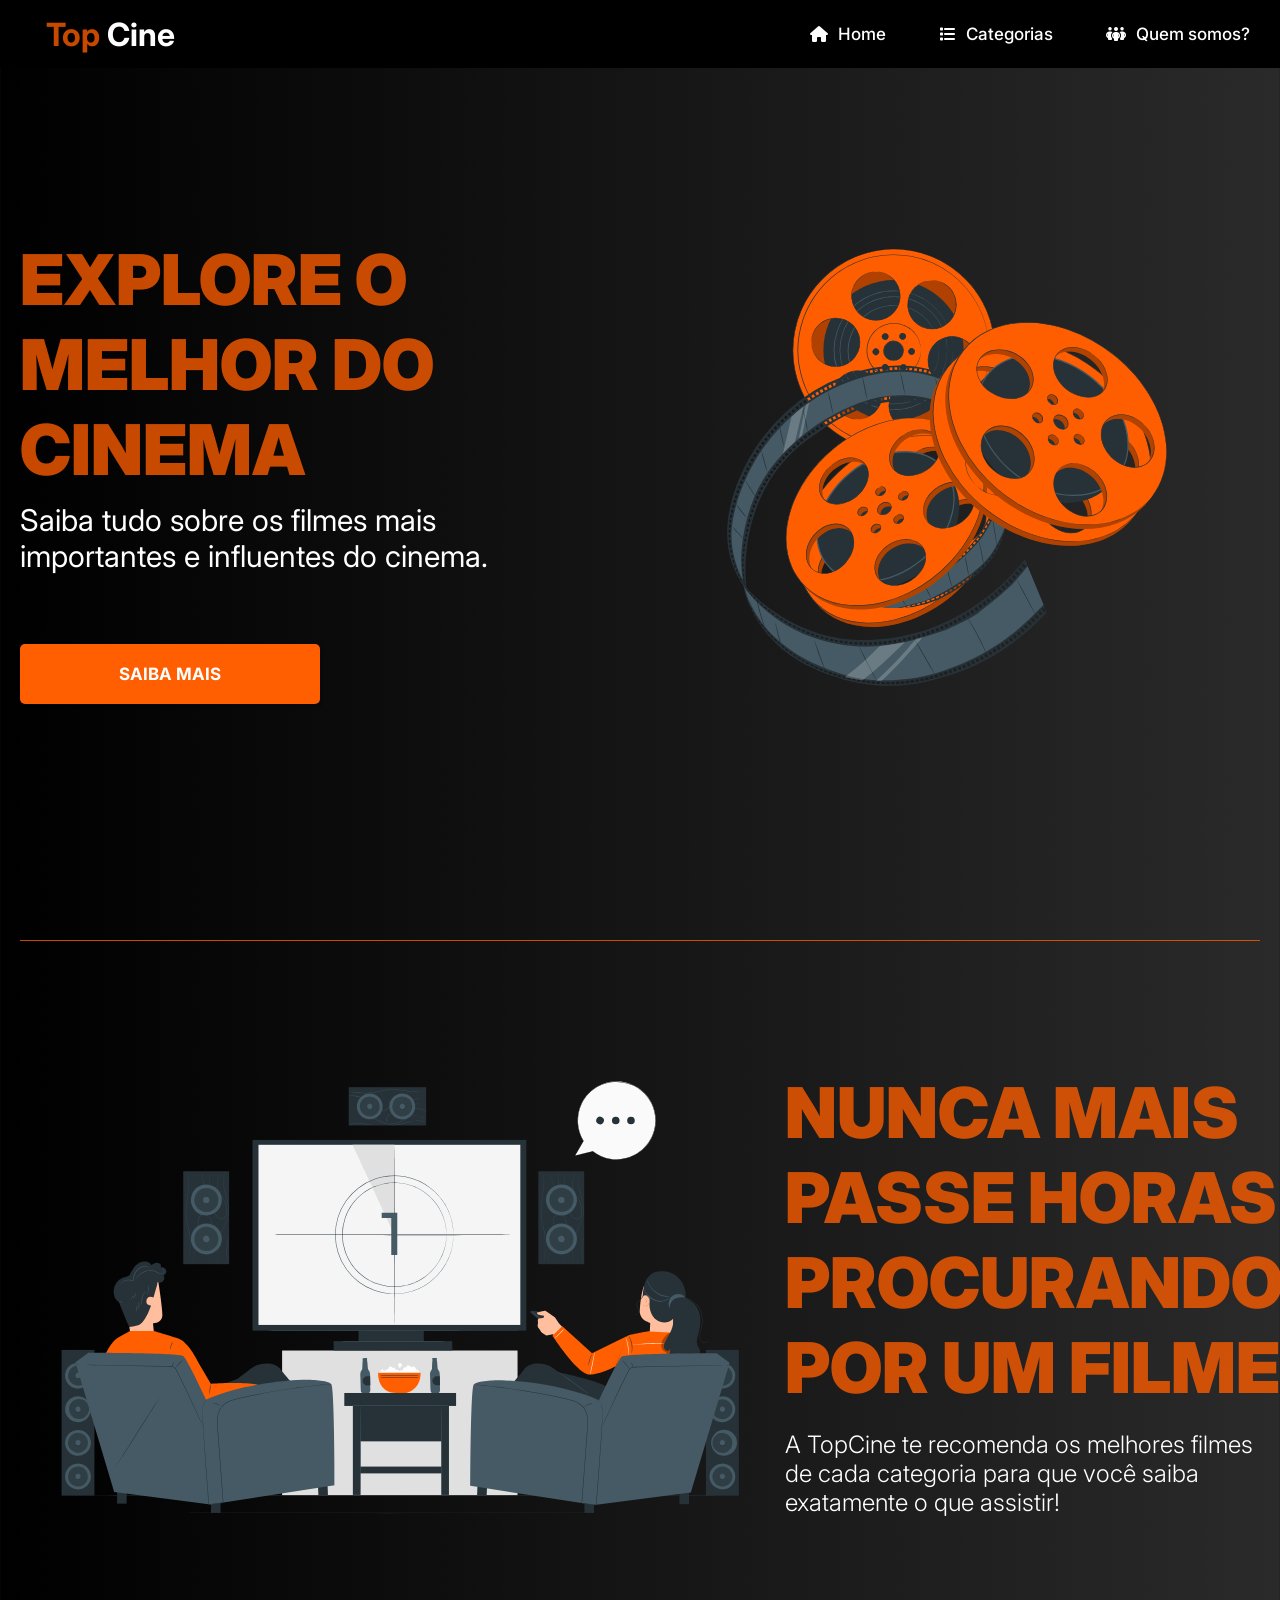
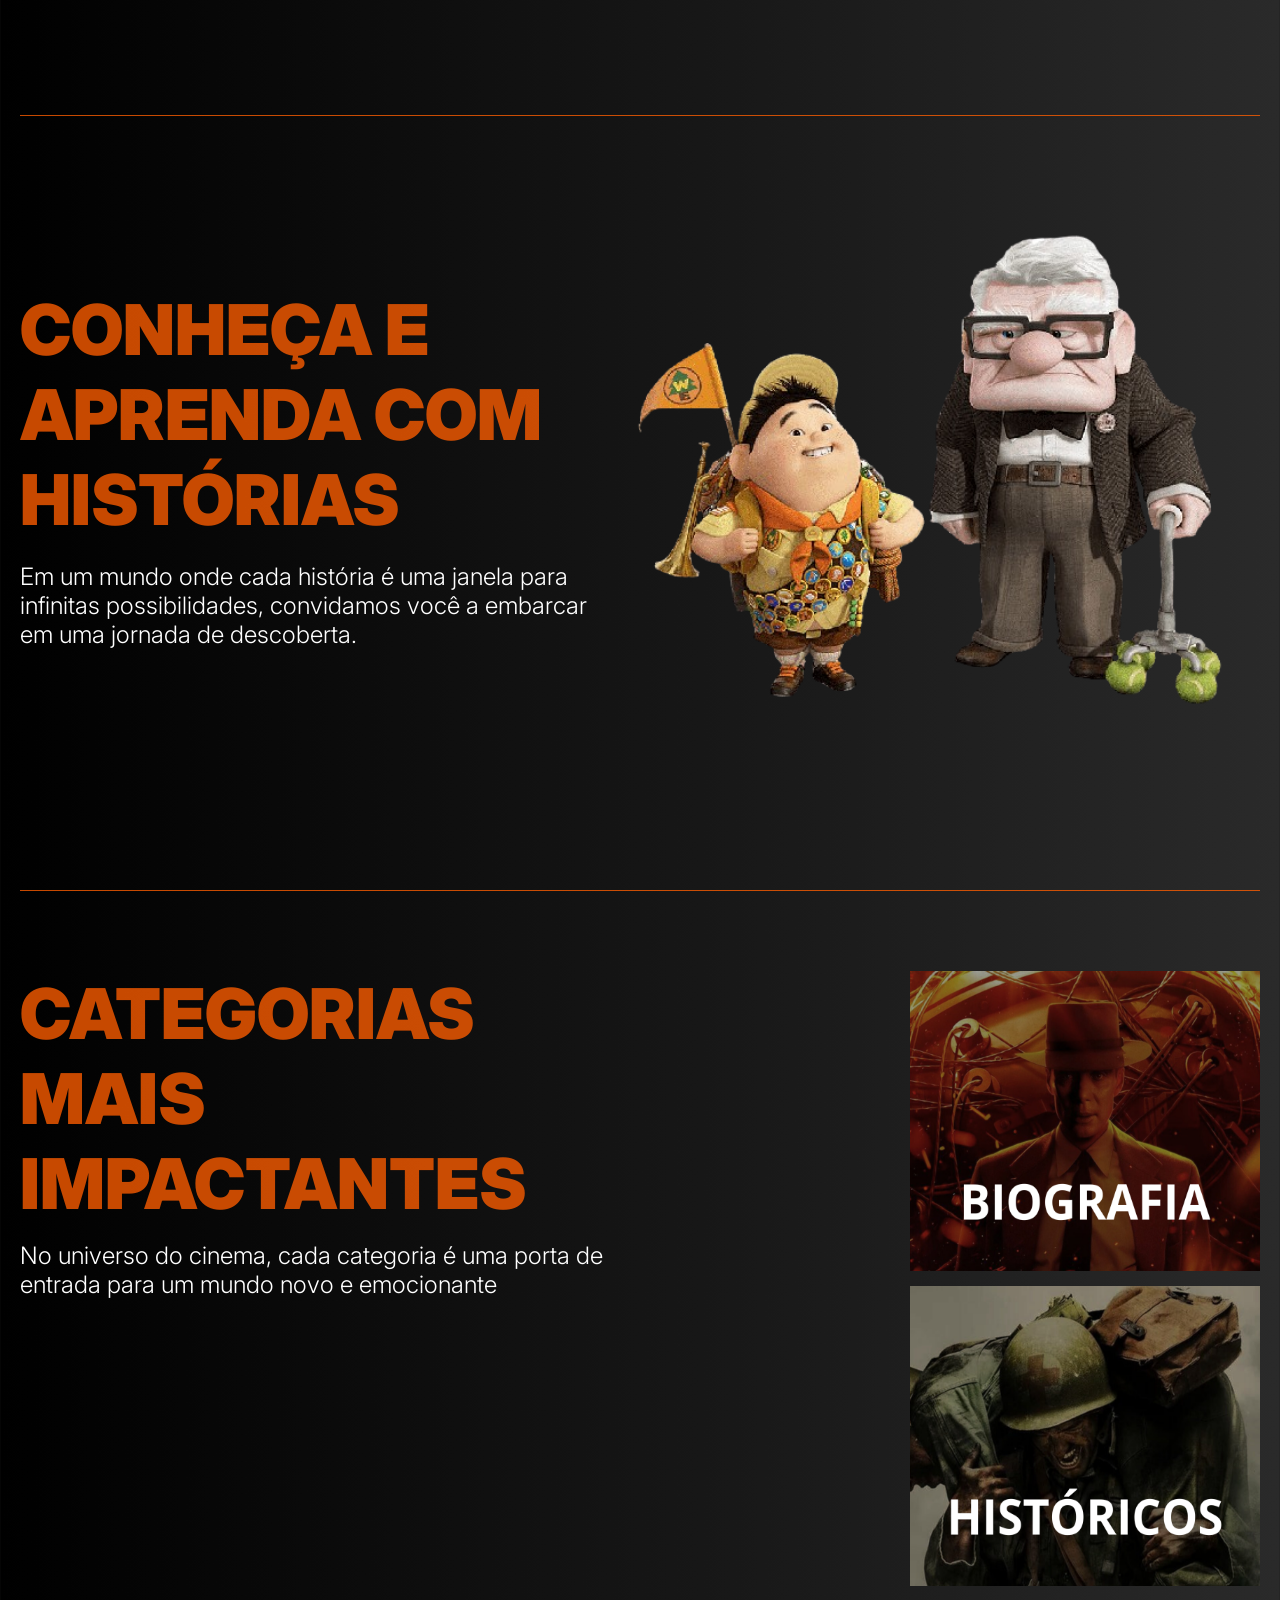
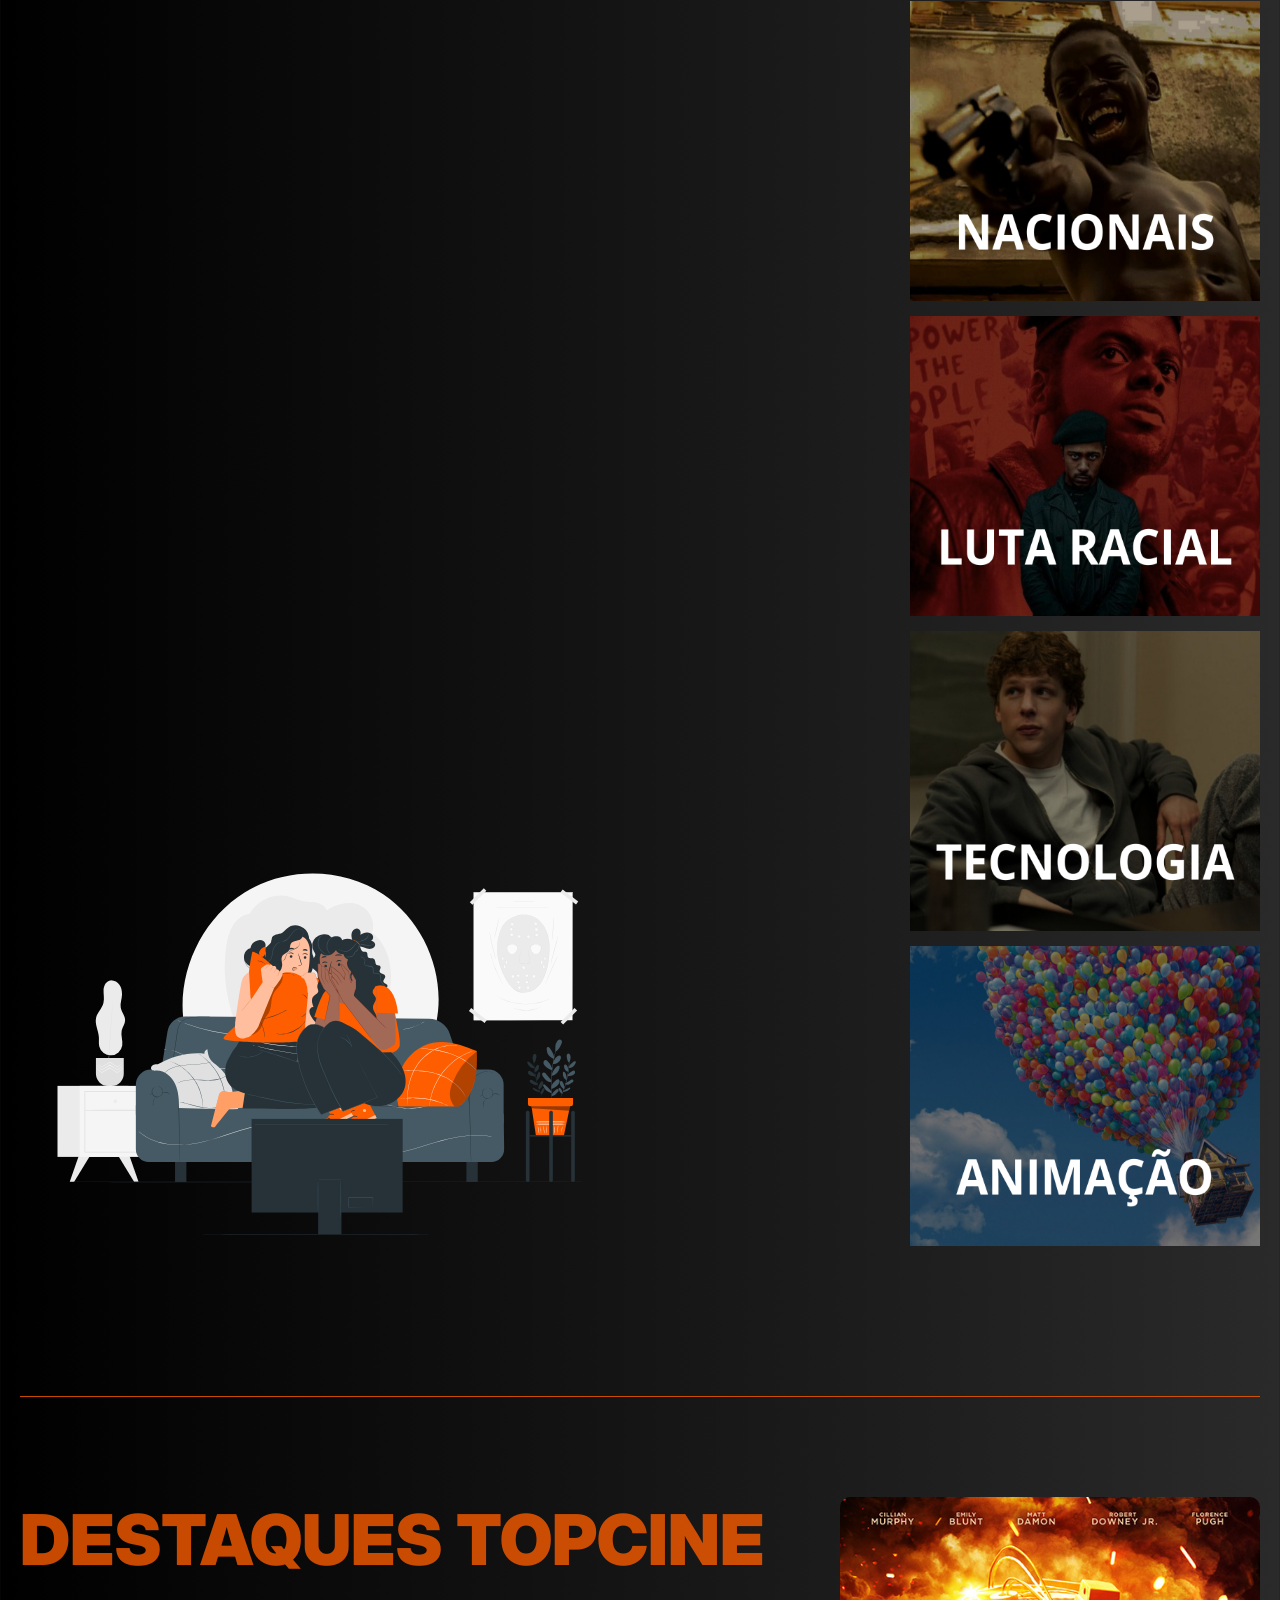
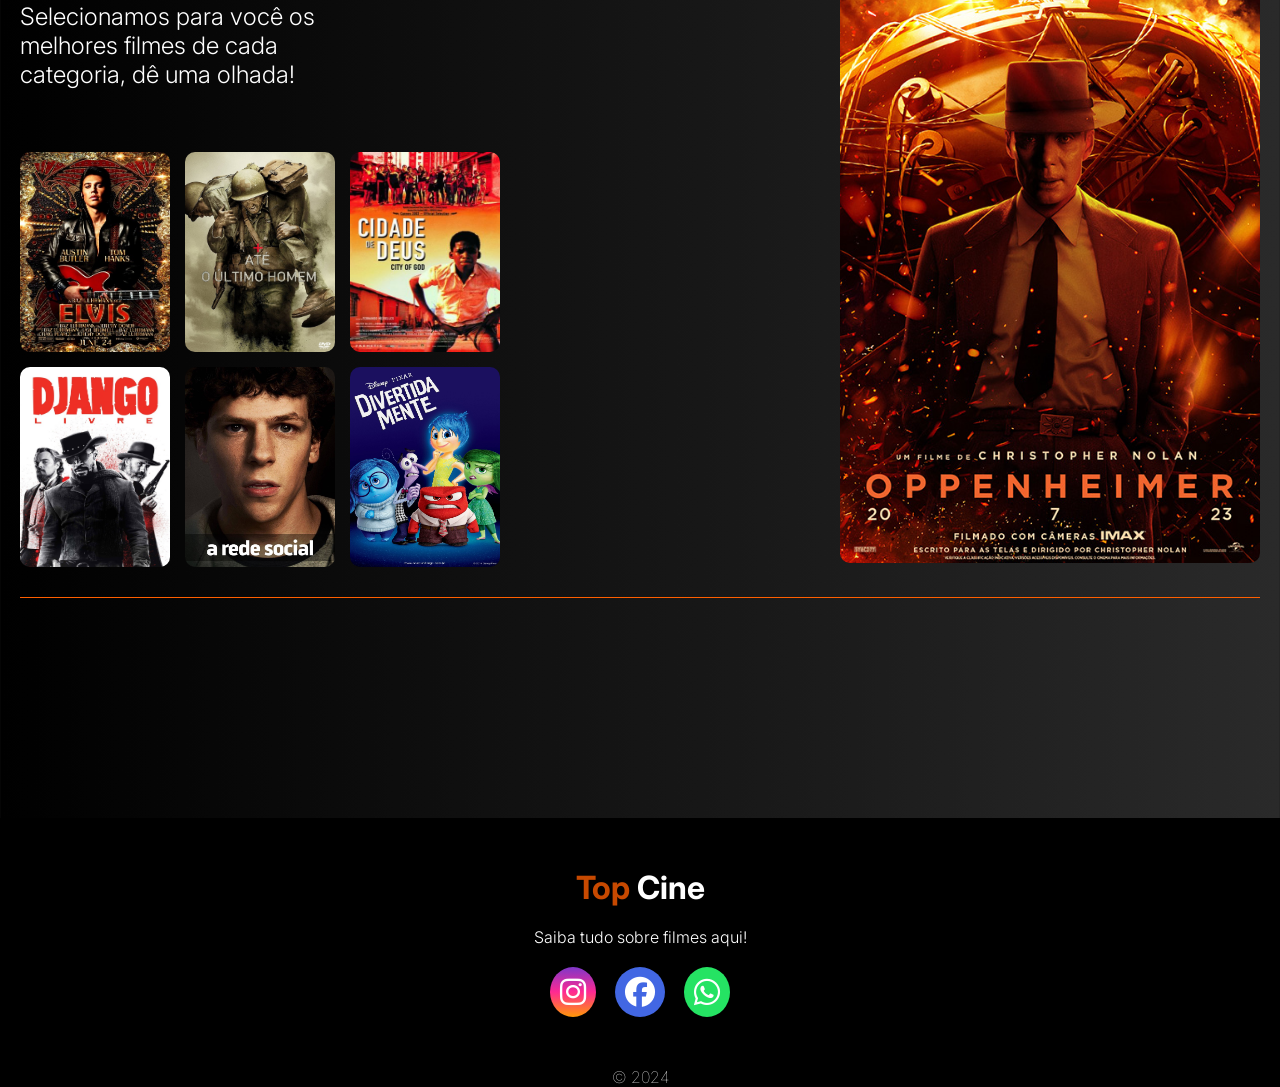
==== PROA/TopCine-UC1/index.html @ 72f320c5 "Projeto TopCine - UC1" ====
<!DOCTYPE html>
<html lang="en">

<head>
    <meta charset="UTF-8">
    <meta name="viewport" content="width=device-width, initial-scale=1.0">
    <link rel="stylesheet" href="css/cards.css">
    <link rel="stylesheet" href="css/filme.css">
    <link rel="stylesheet" href="css/home.css">
    <link rel="stylesheet" href="css/cabecalho.css">
    <link rel="stylesheet" href="https://cdnjs.cloudflare.com/ajax/libs/font-awesome/6.5.1/css/all.min.css"
        integrity="sha512-DTOQO9RWCH3ppGqcWaEA1BIZOC6xxalwEsw9c2QQeAIftl+Vegovlnee1c9QX4TctnWMn13TZye+giMm8e2LwA=="
        crossorigin="anonymous" referrerpolicy="no-referrer" />
    <link rel="stylesheet" href="css/rodape.css">
    <title>Home</title>
</head>

<body>

    <!-- cabecalho -->
    <header class="cabecalho">
        <div class="container-cabecalho">
            <a href="index.html">
                <div class="logo">
                    <h1 class="top-cine">Top <span>Cine</span></h1>
                </div>
            </a>

            <nav class="nav-link">
                <ul>
                    <li><i class="fa-solid fa-house" style="color: #ffffff;"></i><a href="index.html">Home</a></li>
                    <li><i class="fa-solid fa-list" style="color: #ffffff;"></i><a href="categorias.html">Categorias</a>
                    </li>
                    <li><i class="fa-solid fa-people-group" style="color: #ffffff;"></i><a href="quem-somos.html">Quem
                            somos?</a></li>
                </ul>
            </nav>

        </div>

    </header>
    <main class="conteudo-principal">

        <!-- section 1 - Texto chamativo -->

        <section class="section-1">
            <div class="container-texto">
                <h1 class="titulo-1 top-cine">EXPLORE O MELHOR DO CINEMA</h1>
                <h2 class="subtitulo">Saiba tudo sobre os filmes mais importantes e influentes do cinema. </h2>
                <a href="quem-somos.html"><button class="btn-conhecer">SAIBA MAIS</button></a>
            </div>

            <div class="container-img-inicial">
                <img src="components/images/page_resources/camera.svg" alt="" class="img-inicial">
            </div>
        </section>


        <!-- Section 2 - Conheça -->


        <section class="section-2">

            <div class="container-mensagem">
                <div class="container-img">
                    <img src="components/images/page_resources/Home cinema-pana.svg" alt="" class="img-section2">
                </div>
                <div class="container-texto-2">
                    <h1 class="titulo-1 top-cine">NUNCA MAIS PASSE HORAS PROCURANDO POR UM FILME</h1>
                    <h2 class="subtitulo-2">A TopCine te recomenda os melhores filmes de cada categoria para que você
                        saiba exatamente o que assistir!</h2>
                </div>
            </div>
        </section>

        <!-- Section 3 - Histórias -->


        <section class="section-3">

            <div class="container-mensagem">
                <div class="container-texto-2">
                    <h1 class="titulo-1 top-cine">CONHEÇA E APRENDA COM HISTÓRIAS</h1>
                    <h2 class="subtitulo-2">Em um mundo onde cada história é uma janela para infinitas possibilidades,
                        convidamos você a embarcar em uma jornada de descoberta. </h2>
                </div>

                <div class="container-img">
                    <img src="components/images/page_resources/up-removebg-preview.png" alt="" class="img-section2">
                </div>
            </div>
        </section>


        <!-- Section 4 - Categorias -->

        <section class="section-4">

            <div class="container-texto-categoria">
                <div class="categoria-texto">
                    <h1 class="titulo-1 top-cine">CATEGORIAS MAIS IMPACTANTES</h1>
                    <h2 class="subtitulo-2">No universo do cinema, cada categoria é uma porta de entrada para um mundo
                        novo e emocionante </h2>

                </div>

                <div class="categoria-img">
                    <img src="components/images/page_resources/Horror movie-pana.svg" alt="">
                </div>
            </div>

            <div class="container-card-categoria">
                <a href="sub_paginas/categorias/categoria-biografia.html">
                    <div class="card-categoria">
                        <img src="components/categories/BIOGRAFIA.png" alt="">
                    </div>
                </a>



                <a href="sub_paginas/categorias/categoria-historico.html">
                    <div class="card-categoria">
                        <img src="components/categories/HISTORICOS.png" alt="">
                    </div>
                </a>

                <a href="sub_paginas/categorias/categoria-nacionais.html">
                    <div class="card-categoria">
                        <img src="components/categories/NACIONAIS.png" alt="">
                    </div>
                </a>

                <a href="sub_paginas/categorias/categoria-luta-racial.html">
                    <div class="card-categoria">
                        <img src="components/categories/LUTA-RACIAL.png" alt="">
                    </div>
                </a>



                <a href="sub_paginas/categorias/categoria-tecnologia.html">
                    <div class="card-categoria">
                        <img src="components/categories/TECNOLOGIA.png" alt="">
                    </div>
                </a>
                <a href="sub_paginas/categorias/categoria-animacao.html">
                    <div class="card-categoria">
                        <img src="components/categories/ANIMACAO.png" alt="">
                    </div>
                </a>




            </div>

        </section>

        <!-- Section 5 - Destaques Top Cine -->

        <section class="section-5">

            <div class="container-texto2">
                <div class="container-titulo margin">
                    <h1 class="titulo-1 top-cine">DESTAQUES TOPCINE</h1>
                    <h2 class="subtitulo">Selecionamos para você os melhores filmes de cada categoria, dê uma olhada!</h2>
                </div>


                <div class="container-mini-cards">

                    <a href="sub_paginas/filmes/biografia/elvis.html">
                        <div class="mini-card">
                            <img src="components/images/filmes/biografia/elvis/poster.jpg" alt="Elvis" class="img-card">
                        </div>
                    </a>

                    <a href="sub_paginas/filmes/historicos/ate_o_ultimo_homem.html">
                        <div class="mini-card">
                            <img src="components/images/filmes/historicos/Ate_Ultimo_Homem/poster.jpg" alt="Até o ultimo homem" class="img-card">
                        </div>
                    </a>

                    <a href="sub_paginas/filmes/nacionais/cidade_de_deus.html">
                        <div class="mini-card">
                            <img src="components/images/filmes/nacionais/Cidade_Deus/poster.webp" alt="Cidade de Deus" class="img-card">
                        </div>
                    </a>

                    <a href="sub_paginas/filmes/luta-racial/Django Livre.html">
                        <div class="mini-card">
                            <img src="components/images/filmes/luta-racial/Django/poster.jpg" alt="Djang Livre" class="img-card">
                        </div>
                    </a>

                    <a href="sub_paginas/filmes/tecnologia/A_rede_social.html">
                        <div class="mini-card">
                            <img src="components/images/filmes/tecnologia/A_Rede_Social/poster.jpg" alt="A rede social" class="img-card">
                        </div>
                    </a>

                    <a href="sub_paginas/filmes/animacao/divertidamente.html">
                        <div class="mini-card">
                            <img src="components/images/filmes/animacao/divertidamente/poster.jpg" alt="Divertidamente"
                                class="img-card">
                        </div>
                    </a>

                </div>

            </div>


            <div class="container-capa margin">
                <a href="sub_paginas/filmes/biografia/oppenheimer.html">
                    <img src="components/images/filmes/biografia/oppenheimer/poster.jpg" alt="" class="img-capa">
                </a>
            </div>

        </section>



    </main>

    <footer class="rodape">
        <div class="footer-content">
            <div class="footer-contatos">
                <h1 class="top-cine">Top <span>Cine</span></h1>

                <p>Saiba tudo sobre filmes aqui!</p>

                <div class="footer-redes">
                    <a href="#" class="instagram">
                        <i class="fa-brands fa-instagram"></i>
                    </a>

                    <a href="#" class="facebook">
                        <i class="fa-brands fa-facebook"></i>
                    </a>

                    <a href="#" class="whatsapp">
                        <i class="fa-brands fa-whatsapp"></i>
                    </a>
                </div>
            </div>
        </div>

        <div class="footer-comercial">
            &#169
            2024

        </div>
    </footer>
</body>

</html>
---- PROA/TopCine-UC1/css/cards.css ----
/* Card ator */

.card-ator,
.card-filme {
    display: flex;
    flex-direction: column;
    height: 400px;
    width: 200px;
    padding: 10px;
    background-color: rgb(255, 255, 255);
    border-radius: 5px;
    cursor: pointer;
    transition: all 0.4s;
    
}


.card-filme:hover{ 
    transform: translateY(-20px);
}

.container-img-ator,
.container-img-filme {
    display: flex;
    justify-content: center;
    align-items: center;
    height: 70%;
    width: 100%;
    background-color: green;
}

.img-ator,
.img-filme {
    height: 100%;
    width: 100%;
}

.img-filme:hover{
    border: 2px solid #FF5F00;
}

.nome-ator,
.nome-filme {
    height: 40%;
    display: flex;
    flex-direction: column;
    justify-content: center;
    color: #000;
}

.card-filme {
    background-color: transparent;

}

/* cards categoria */

.card-categoria {
    display: flex;
    flex-direction: column;
    height: 300px;
    width: 350px;
    background-color: rgb(128, 128, 128);
    border-radius: 5px;
    cursor: pointer;
    transition: all 0.3s;
}

.card-categoria img{
    height: 100%;
    width: 100%;
}

.card-categoria:hover{
    transform: translateY(-10px);
    
}

/* mini-card */

.container-mini-cards {
    display: flex;
    flex-wrap: wrap;
    gap: 15px;
    width: 60%;
    height: auto;
}

.mini-card {
    height: 200px;
    width: 150px;
    border-radius: 10px;
    cursor: pointer;
    box-sizing: border-box;
    transition: all 0.3s;
}


.mini-card:hover {
    border-bottom: 1px solid #FF5F00;
    transform: translateY(-10px);
}

.margin {
    margin-top: 70px;
}

.container-capa {
    width: 500px;
    height: 100%;
}

.img-capa,
.img-card {
    height: 100%;
    width: 100%;
    border-radius: 10px;
}


@media only screen and (max-width: 1244px)
{

}
---- PROA/TopCine-UC1/css/filme.css ----
/* Importanto fonte do google */
@import url('https://fonts.googleapis.com/css2?family=Inter:wght@100..900&display=swap');

/* zerando todos espaçamentos padrões */
* {
    padding: 0;
    margin: 0;
    font-family: 'Inter';
}

.cabecalho{
    position: fixed;
}

.titulo-1{
    font-size: 3rem;
    font-weight: 700;
}

.titulo-2{
font-size: 1.5rem;
}

.titulo-3{
    font-size: 1rem;
    font-weight: 800;
}

.titulo-section{
        padding: 30px 0px;
    
}

.subtitulo {
font-size: 15px;
font-weight: 400;

}

/* -------------------------- */

body {
    background-color: rgb(22, 22, 22);
}

.titulo-negrito {
    font-size: 1rem;

}



/* Conteudo principal da pagina */
.conteudo {
    width: 100%; 
    max-width: 1700px;  
    margin: 0 auto;
    padding: 20px;
    box-sizing: border-box; 
}

/* Section 1 - Informações Gerais */

.section1-informacoes-gerais {
    display: flex;
    justify-content: flex-start;
    width: 100%;
    height: 700px;
    gap: 50px;
    margin-top: 100px;

    /* background-image: url('/imagens/oppenheimerbanner.jpg');
    background-repeat: no-repeat;
    background-size: cover; */

}

.container-poster {
    display: flex;
    justify-content: flex-start;
    align-items: center;
    width: 500px;
    height: auto;
}

.img-poster {
    height: 100%;
    width: 100%;
}


/* Informações principais */

.informacoes-principais {
    display: flex;
    flex-direction: column;
    width: 70%;
    height: auto;
    color: #FFF;
    font-size: 30px;
    gap: 5px;
    overflow: auto;
    text-align: justify;
}



.data-categoria {
    display: flex;
    font-size: 20px;
    justify-content: flex-start;
    align-items: center;
    text-align: start;
    gap: 10px;
}

h6 {
    font-weight: 300;
}

.data-categoria ul {
    display: flex;
    justify-content: space-around;
    font-size: 15px;
    width: 300px;
    font-weight: 300;
    gap: 0px;

}

.avaliacao {
    display: flex;
    gap: 10px;
    width: 80%;
    height: 30px;
    margin-top: 10px;
}

.avaliacao img{
    height: 80%;
}


/* Sinopse */

.container-sinopse {
    margin-top: 10px;
    width: 80%;
    height: auto;
    border-radius: 10px;

}

.container-sinopse p {
    margin-top: 10px;
}


.container-sinopse p{
    font-size: 1rem;
}


p {
    font-size: 1rem;
    font-weight: 300;
    text-align: justify;
}

.producao {
    margin-top: 10px;
}

.container-producao {
    display: flex;
    justify-content: flex-start;
    flex-wrap: wrap;
    width: 400px;
    height: auto;
    gap: 24px;
    margin-top: 10px;
}

/* Elenco completo */


.section3-elenco,
.section4-recomendados{
    width: 100%;
    border-top: 1px solid #ff5e00c7;
    margin-top: 70px;
    color: #FFF;

}

/* Trailer */

.section2-trailer {
    display: flex;
    flex-direction: column;
    justify-content: flex-start;
    text-align: left;
    color: #FFF;
    height: 600px;
    width: 100%;
    border-top: 1px solid #ff5e00c7;
    margin-top: 30px;
}

.titulo-trailer {
    display: flex;
    justify-content: flex-start;
    width: 100%;
    /* border-top: 2px solid red; */
    padding: 30px 0px;
    margin-top: 30px;
}

.container-trailer {
    height: 600px;
    width: 900px;
    background-color: red;
}

iframe {
    height: 100%;
    width: 100%;
}

/* .preview-trailer {
    height: 100%;
    width: 100%;
} */

/* Plataformas */

.container-plataformas {
    margin-top: 30px;
}

.container-btn {
    display: flex;
    gap: 10px;
    margin-top: 10px;
    height: auto;
}

.btn-plataforma {
    background-color: transparent;
    color: #FFF;
    height:50px;
    width: 150px;
    padding: 5px;
    border-radius: 5px;
    border: none;
    box-shadow: rgba(0, 0, 0, 0.15) 1.95px 1.95px 2.6px;
    cursor: pointer;
    border-bottom: 1px solid #ff5e00c7;
    transition: 0.4s all;
}



.btn-plataforma img{
    height: 90%;
}

.btn-plataforma:hover {
    transform: translateY(-5px);
    
}

.icon-plataforma {
    height: 80%;
}

.icon-plataforma-amazon {
    height: 60%;
}

/* Recomendações */

.container-elenco, .container-recomendacao {
    display: flex;
    gap: 10px;
    width: 100%;
    /* as 2 propriedades abaixo tornam o container responsivo sem itens invandindo uma area indesejada */
    height: auto;
    flex-wrap: wrap;
}


.nome-filme {
    color: #FFF;
}

@media only screen and (max-width:1024px ) {
    body, html{
        height: 100%;
        width: 100%;
    }
    main{
        display: flex;
        justify-content: center;
        flex-direction: column;
        align-items: center;
        width: 100%;
    }

    .section1-informacoes-gerais {
        display: flex;
        flex-direction: column;
        justify-content: center;
        align-items: center;
        width: 100%;
        height: auto;
        gap: 50px;

    }

    .informacoes-principais, .avaliacao{
        display: flex;
        flex-direction: column;
        justify-content: center;
        align-items: center;
        text-align: center ;
    }
}
---- PROA/TopCine-UC1/css/home.css ----
* {
    color: #FFF;
}

.cabecalho{
    position: fixed;
}

body{
    background: linear-gradient(90deg, rgba(0,0,0,1) 0%, rgba(42,42,42,1) 100%);
}

.titulo-1{
    font-size: 70px;
    font-weight: 900;
}


.titulo-2 {
    font-size: 4rem;
    width: 70%;
    color: #BEA35F;
}


.subtitulo-2 {
    font-size: 1.5rem;
    font-weight: 300;
    width: 50%;
}

/* HOME */

.conteudo-principal {
    width: 100%;
    /* A main deve ocupar toda a largura disponível */
    max-width: 1700px;
    /* Limita a largura máxima para evitar que o conteúdo fique muito amplo em telas grandes */
    margin: 0 auto;
    /* Centraliza a main horizontalmente */
    padding: 20px;
    /* Adiciona um espaçamento interno para afastar o conteúdo das bordas */
    box-sizing: border-box;
    /* Garante que o padding não aumente a largura da main */

}

/* section 1 */

.section-1 {
    display: flex;
    justify-content: space-between;
    align-items: center;
    height: auto;
    width: 100%;
    margin-top: 50px;
}

.container-texto {
    display: flex;
    flex-direction: column;
    width:60%;
    font-size: 3.5rem;
    color: #FFF;
    gap: 10px;
}


.container-texto h2{
    width: 80%;
    font-size: 30px;
    font-weight: 400;
}
.container-texto h1{
    font-size: 70px;
    font-weight: 900;
}

.btn-conhecer {
    background-color: #FF5F00;
    color: #FFF;
    height: 60px;
    font-size: 17px;
    font-weight: 700;
    width: 300px;
    border-radius: 5px;
    border: none;
    box-shadow: rgba(0, 0, 0, 0.15) 1.95px 1.95px 2.6px;
    cursor: pointer;
    transition: 0.4s all;
    margin-top: 60px;
}

.btn-conhecer:hover {
    background-color: #ff5e00c7;
}


.container-img-inicial {
    display: flex;
    justify-content: center;
    align-items: center;
    width: 800px;
}


.container-img-inicial img{
    height: 800px;
    width: 100%;
}
/* section 2 */

.section-2, .section-3 {
    display: flex;
    width: 100%;
    justify-content: space-between;
    align-items: center;
    height: auto;
    padding: 100px 0px;
    gap: 30px;

}

.container-mensagem{
    display: flex;
    height: 100%;
    justify-content: space-between;
    align-items: center;
    gap: 15px;
    width: 100%;
}

.container-mensagem img{
    height: 500px;
}



.container-img{
    height: 100%;
}



.container-texto-2{
    display: flex;
    flex-direction: column;;
    justify-content: flex-end;
    height: 100%;
    width: 50%;
    gap: 20px;
}


.container-texto-2 h2{
    width:100%;
}


.container-titulo h2 {
    font-weight: 300;
    font-size: 1.5rem;
    margin-top: 20px;

}


/* section 3 - Categorias */

.section-4{
    display: flex;
    justify-content: space-between;
    height: auto;
    padding: 80px 0px;
}

.categoria-texto{
    display: flex;
    flex-direction: column;
    gap: 15px;
}


.categoria-texto h2{
    width: 100%;
}


.container-texto-categoria{
    display: flex;
    flex-direction: column;
    justify-content: space-between;
    height: auto;
    width: 50%;
}

.categoria-img{
    height: 400px;
    width: 600px;
}

.categoria-img img{
    height: 100%;
    width: 100%;
}

.container-card-categoria{
    display: flex;
    flex-wrap: wrap;
    justify-content: flex-end;
    width: 60%;
    height: 100%;
    gap: 15px;
}




.section-2,
.section-3,
.section-4,
.section-5 {
    display: flex;
    width: 100%;
    border-top: 1px solid #ff5e00c7;
    margin-top: 70px;
    color: #FFF;

}




/* section 4 - Filmes */

.section-5{
    padding: 30px 0px;
    border-bottom: 1px solid #FF5F00;
}

.container-filmes {
    display: flex;
    gap: 10px;
    width: 100%;
    /* as 2 propriedades abaixo tornam o container responsivo sem itens invandindo uma area indesejada */
    height: auto;
    flex-wrap: wrap;
}

.container-texto2{
    flex-direction: column;
    display: flex;
    justify-content: space-between;
}

.container-texto2 h2{
    width: 44%;
}

.categoria {
    width: 100%;
    border-top: 1px solid #ff5e00c7;
    color: #FFF;
}

.container-capa{
    transition: 0.4s all;
    cursor: pointer;

}

.container-capa:hover{
    transform: translateY(-10px);
    border: 1px solid #FF5F00;
}



/* responsividade - tablet */


    @media only screen and (max-width:1244px ) {
        
        .section-1{
            display: flex;
            flex-direction: column-reverse;
            justify-content: center;
            align-items: center;
        }

        .section-1 .container-texto {
            display: flex;
            flex-direction: column;
            align-items: center;
            width: 85%;
        }

        .section-1 h1 {
            width: 100%;
            text-align: center;
            font-size: 3.5rem;

        }

        .section-1 h2{
            width: 100%;
            text-align: center;
            font-size: 2rem;
        }

        .container-img-inicial img{
            display: none;
        }

        .section-2 .container-texto-2 {
            display: flex;
            flex-direction: column;
            align-items: center;
            width: 85%;
        }

        .section-2 h1 {
            text-align: center;
            font-size: 3.5rem;
        }

        .section-2 h2 {
            text-align: center;
            width: 75%;
        }

        .section-3 .container-texto-2 {
            display: flex;
            flex-direction: column;
            align-items: center;
            width: 85%;
        }

        .section-3 h1 {
            text-align: center;
            font-size: 3rem;
        }

        .section-3 h2 {
            text-align: center;
            width: 90%;
        }

        .section-3, .container-mensagem, .container-texto2{
            display: flex;
            justify-content: center;
            align-items: center;
            flex-direction: column;
            gap: 70px;
        }
        
        .categoria-texto h1{
            width: 600px;
        }

        .section-4{
            display: flex;
            flex-direction: column;
        }

        .section-4 h2{
            width: 100%;
            text-align: center;
        }

        .section-4 .container-texto-categoria {
            justify-content: center;
            align-items: center;
            width: 100%;
        }

        .section-4 .categoria-texto {
            display: flex;
            align-items: center;
        }

        .section-4 .container-texto-categoria h1 {
            display: block;
            width: 100%;

            text-align: center;

            font-size: 3.5rem;
        }

        .section-4 .container-texto-categoria h2 {
            width: 80%;
            text-align: center;
        }

        .section-4 .container-card-categoria {
            display: flex;
            flex-wrap: wrap;
            flex-direction: row;
            justify-content: center;  

            width: 100%;
        }

        .section-4 .container-card-categoria a {
            width: 27%;
            height: 32%;
        }


        .section-5 .container-texto2 {
            align-items: start;
        }

        .section-5 .container-texto2 h1 {
            width: 100%;
            font-size: 4rem;
        }

        .section-5 .container-texto2 h2 {
            width: 88%;
            font-size: 2rem;
        }

        .card-categoria {
            width: 100%;
            height: 100%;
        }

        .container-mini-cards {
            display: flex;
            flex-wrap: wrap;
            flex-direction: row;
            justify-content: flex-start;

            width: 70%;
        }

        

    }
---- PROA/TopCine-UC1/css/cabecalho.css ----
/* cabecalho */
.cabecalho {
    display: flex;
    width: 100%;
    height: 68px;
    background-color: rgb(0, 0, 0);
    z-index: 2;
}

.logo {
    display: flex;
    justify-content: center;
    align-items: center;
    width: 200px;
    height: 100%;
    margin-left: 10px;
}

span{
    color: #FFF;
}

a{
    text-decoration: none;
}

.top-cine{
    color: #ff5e00c7;
}

.img-logo {
    height: 50px;
}

.container-cabecalho{
    display: flex;
    justify-content:space-between;
    max-width: 1670px;
    margin: auto;
    width: 100%;
    align-items: center;

}

/* navegação*/

.nav-link{
    width: 450px;
    margin-right: 20px;
}

.nav-link ul{
    display: flex;
    justify-content: space-between           ;
    list-style: none;
}

.nav-link a{
    text-decoration: none ;
    font-size: 17px;
    font-weight: 500;
    padding: 10px;
    color: #FFF;
}



.nav-link li{
    transition: all 0.2s;

}

.nav-link li:hover{
    transform: translateY(-6px);
    cursor: pointer;
}
---- PROA/TopCine-UC1/css/rodape.css ----
/* rodape */

.rodape{
    display: flex;
    flex-direction: column;
    justify-content: center;
    align-items: center;
    width: 100%;
    background-color: #000;
    margin-top: 200px;
    
}

.footer-content{
    display: flex;
    justify-content: center;
    align-items: center;
    padding: 50px;
    width: 80%;
    max-width: 1700px;
}

.footer-contatos{
    display: flex;
    justify-content: center;
    align-items: center;
    flex-direction: column;
    gap: 20px;
    color: #FFF;
 
}

   a i{
    text-decoration: none;
    color: #FFF;
   }

.footer-redes{
    display: flex;
    justify-content: space-around;
    width: 200px;
}

.whatsapp{
    background-color: #25e363;
}

.facebook{
    background-color: #4267E3;
}

.instagram{
    background: linear-gradient(#7f37c9, #ff2992, #ff9807 );
}

.whatsapp, .facebook, .instagram{
    display: flex;
    align-items: center;
    padding: 10px;
    justify-content: center;
    border-radius: 100%;
}

.footer-links{
    display: flex;
    flex-direction: column;
    justify-content: space-around;
}

.footer-links a{
    text-decoration: none;
    transition: all 0.4s;
 
}

.footer-links li{
    list-style: none;
}

.footer-links a:hover{
    color: #FF5F00;
}

.footer-redes a{
    font-size: 30px;
    text-decoration: none;
}

.email{
    display: flex;
    flex-direction: column;
    justify-content: space-around;
}

.input-group{
    display: flex;
}

.input-group input{
    all: unset;
    background-color: rgb(66, 66, 66);
    padding: 10px;
    border-radius: 4px 0px 0px 4px;
}

.input-group button{
    height: 100%;
    width: 40px;
    background-color: #FF5F00;
    border: none;
    border-radius: 0px 4px 4px 0px;
    color: #FFF;
}

.input-group button i{
    font-size: 1.2rem;
}

.footer-comercial{
    display: flex;
    justify-content: center;
    align-items: center;
    width: 100%;
    background-color: #000;
    font-weight: 100;
    color: #fff;
}
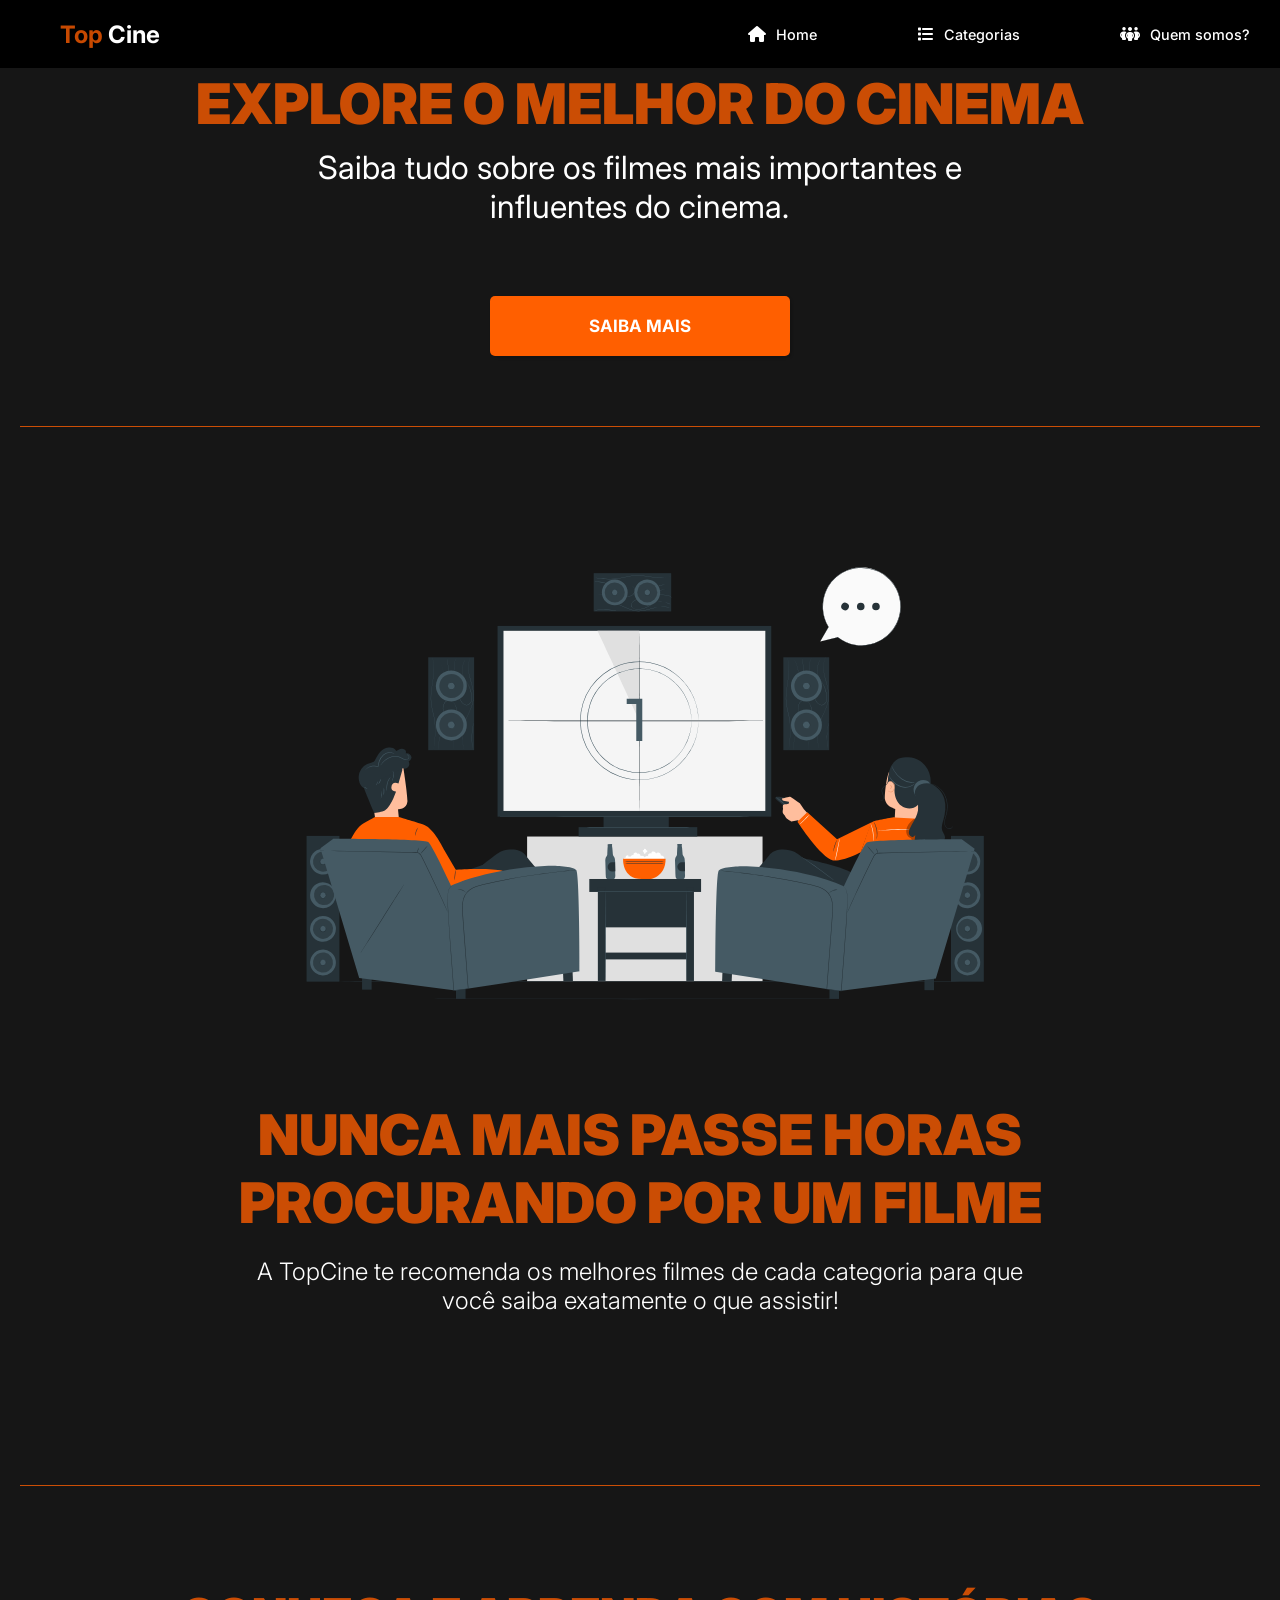
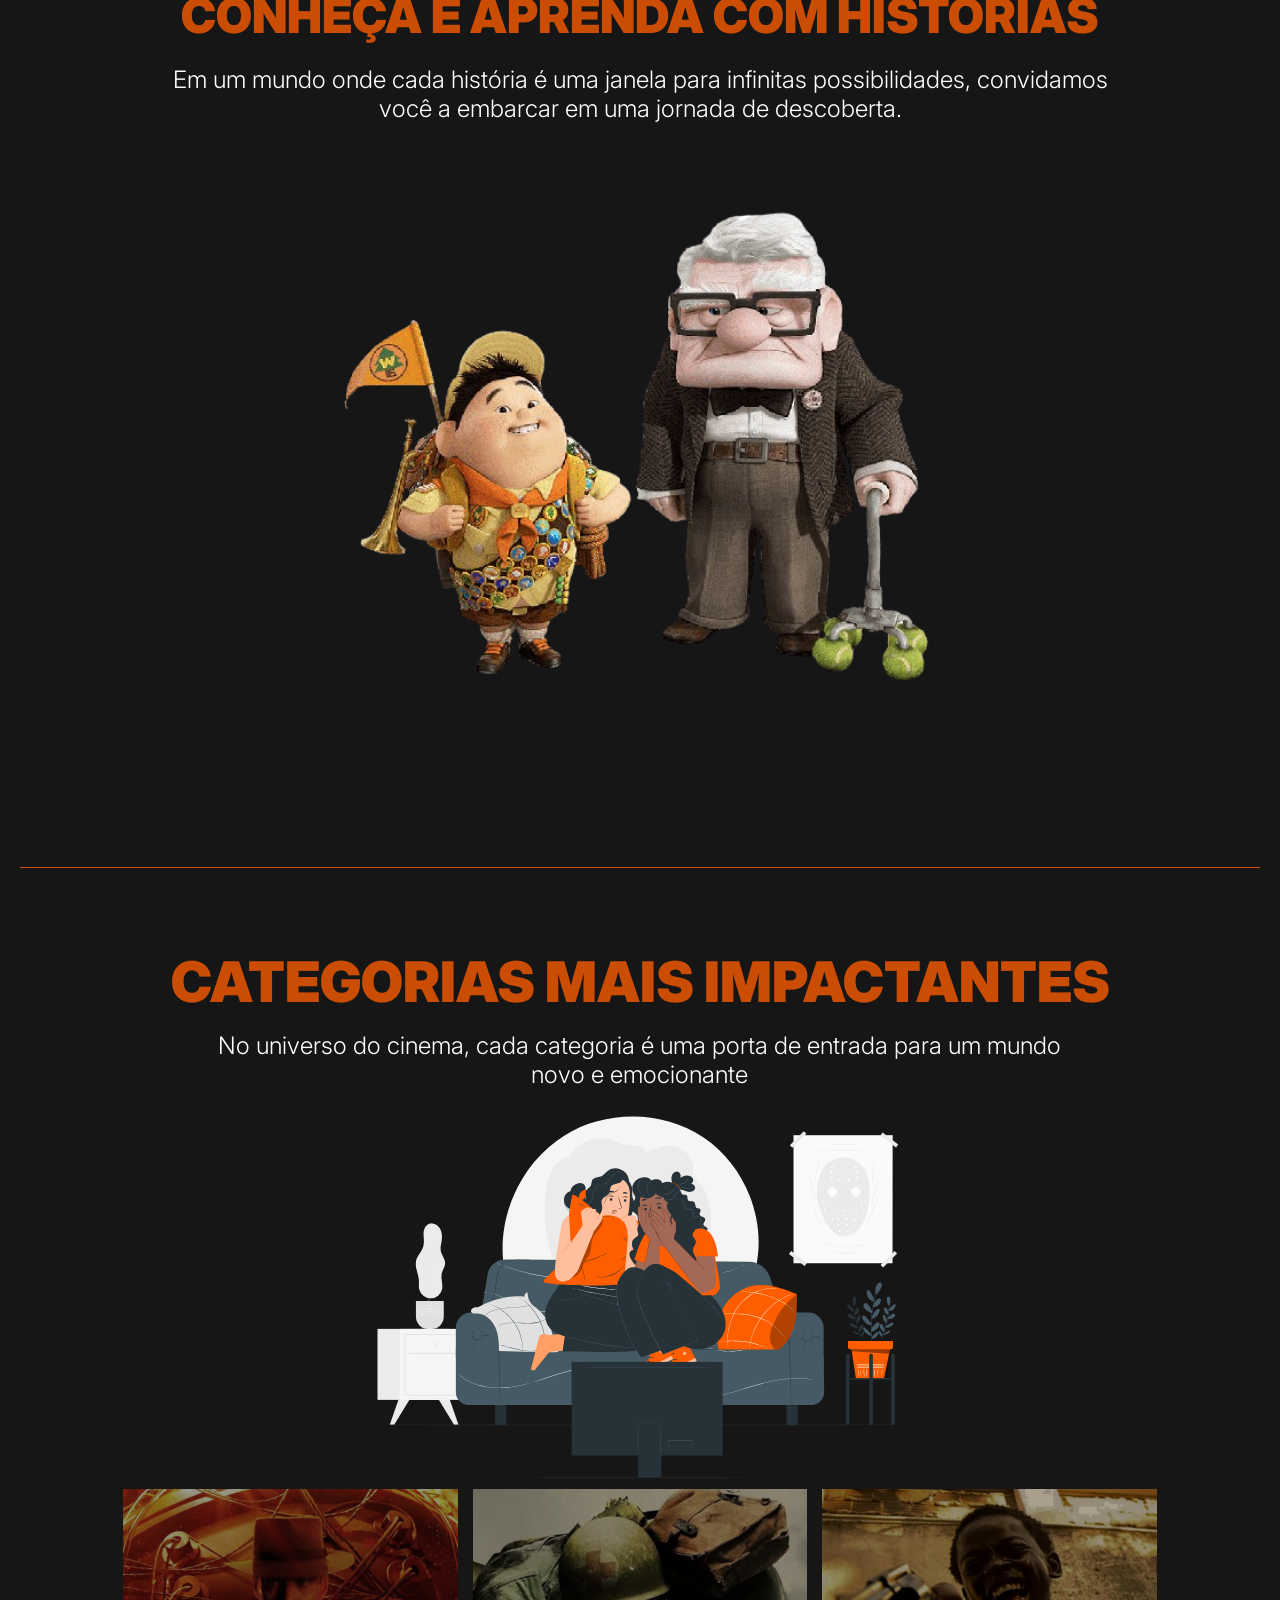
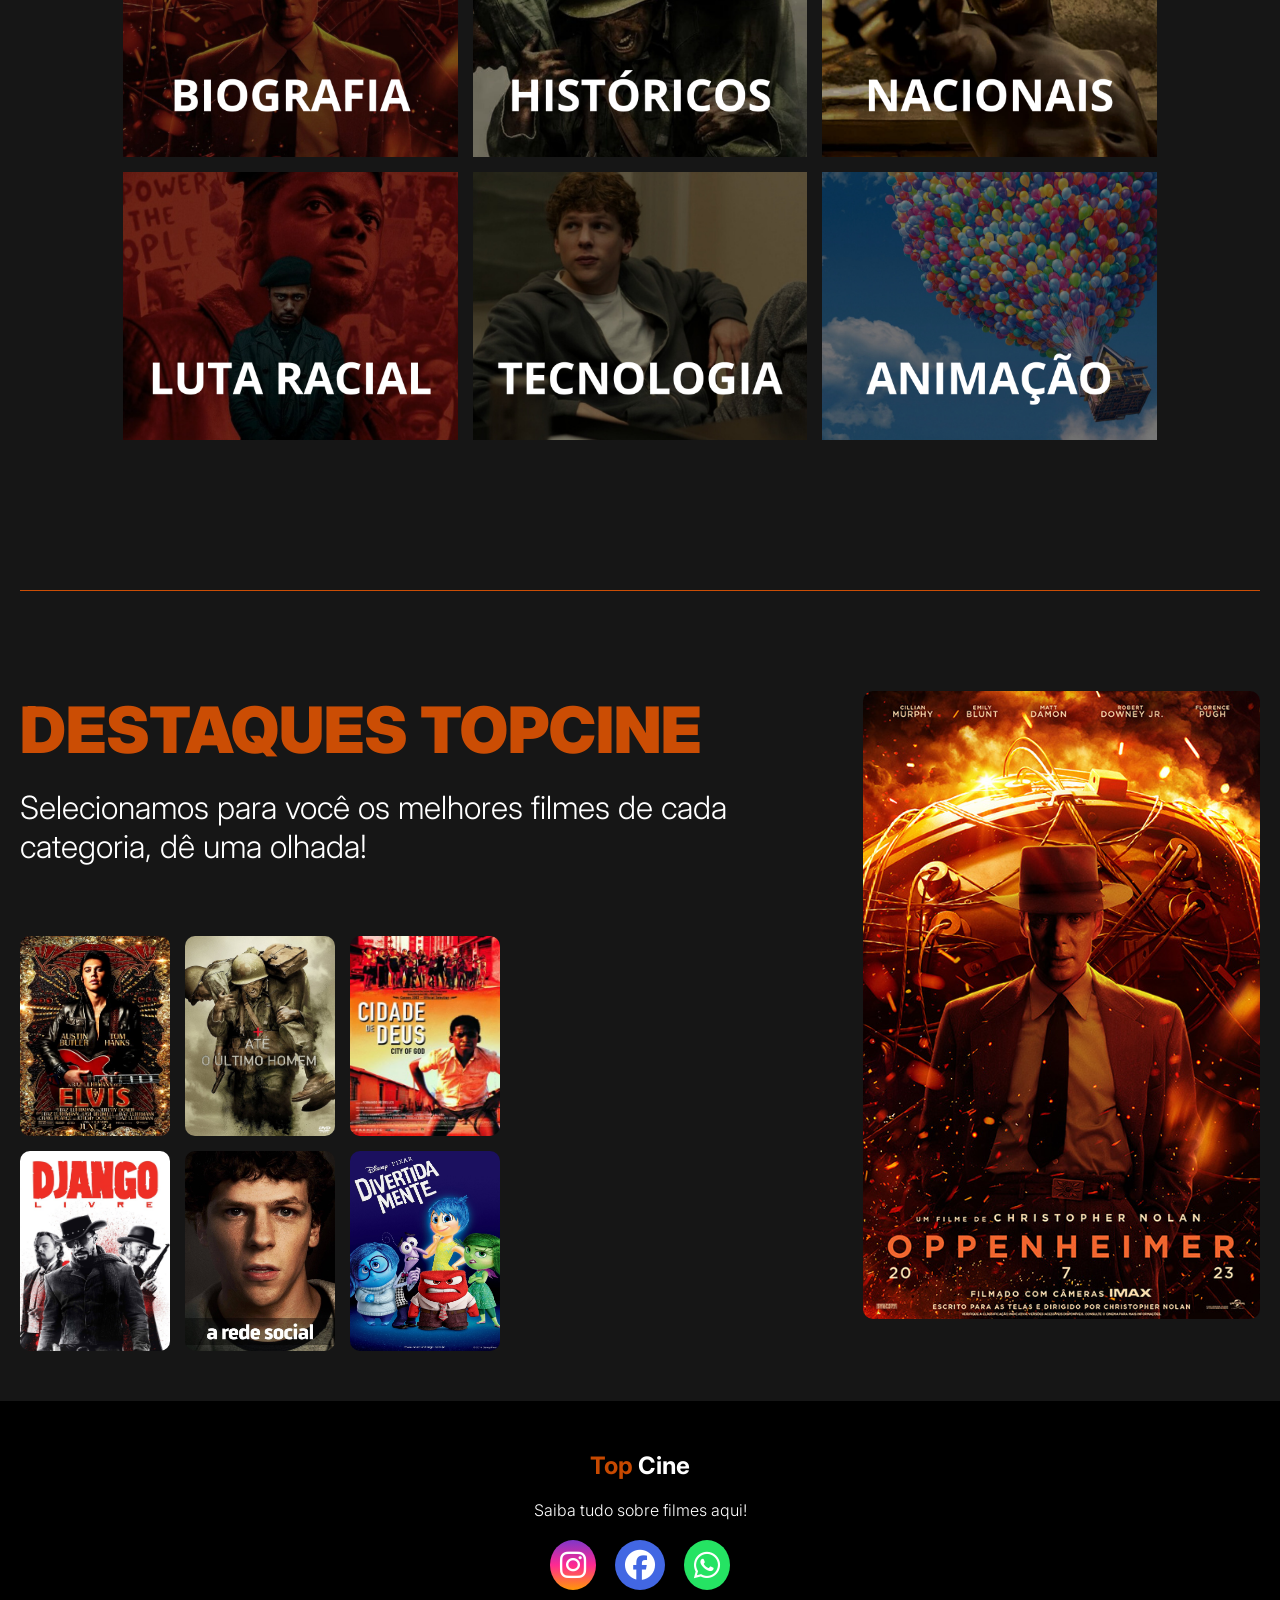
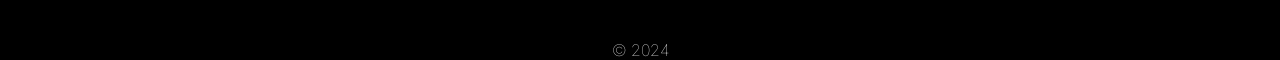
==== commit 870bcd5f: "Update-Project" ====
--- a/PROA/TopCine-UC1/index.html
+++ b/PROA/TopCine-UC1/index.html
@@ -35,6 +35,7 @@
                             somos?</a></li>
                 </ul>
             </nav>
+            <a href="categorias.html" id="link-test"><img id="menu-hamburguer" src="components/icons/menu.png" alt="menu hambúrguer"></a>
 
         </div>
 
--- a/PROA/TopCine-UC1/css/cards.css
+++ b/PROA/TopCine-UC1/css/cards.css
@@ -73,7 +73,6 @@
 
 .card-categoria:hover{
     transform: translateY(-10px);
-    
 }
 
 /* mini-card */
@@ -115,10 +114,4 @@
     height: 100%;
     width: 100%;
     border-radius: 10px;
-}
-
-
-@media only screen and (max-width: 1244px)
-{
-
 }
--- a/PROA/TopCine-UC1/css/filme.css
+++ b/PROA/TopCine-UC1/css/filme.css
@@ -27,14 +27,13 @@
 }
 
 .titulo-section{
-        padding: 30px 0px;
+    padding: 30px 0px;
     
 }
 
 .subtitulo {
-font-size: 15px;
-font-weight: 400;
-
+    font-size: 15px;
+    font-weight: 400;
 }
 
 /* -------------------------- */
@@ -99,7 +98,7 @@
     color: #FFF;
     font-size: 30px;
     gap: 5px;
-    overflow: auto;
+    
     text-align: justify;
 }
 
@@ -294,6 +293,18 @@
     color: #FFF;
 }
 
+@media screen and (max-width: 1546px) {
+    .section1-informacoes-gerais {
+        height: auto;
+    }
+}
+
+@media screen and (max-width: 1179px) {
+    .container-elenco, .container-recomendacao {
+        justify-content: center; /* Alinhe os elementos ao centro */
+    }
+}
+
 @media only screen and (max-width:1024px ) {
     body, html{
         height: 100%;
@@ -318,11 +329,102 @@
 
     }
 
-    .informacoes-principais, .avaliacao{
+    .container-poster {
+        width: 80%;
+        max-width: 500px;
+    }
+
+    .informacoes-principais {
+        width: 100%;
+    }
+
+    .producao {
+        width: 80%;
+        justify-content: space-around;
+    }
+
+    .container-producao {
+        width: 100%;
+        justify-content: space-around;
+    }
+
+    .informacoes-principais{
         display: flex;
         flex-direction: column;
         justify-content: center;
         align-items: center;
         text-align: center ;
     }
-}
+
+    .avaliacao {
+        display: flex;
+        flex-direction: row;
+        justify-content: center;
+        align-items: center;
+        text-align: center ;
+    }
+}
+
+
+@media screen and (max-width: 944px) {
+    .container-trailer {
+        width: 100%; /* Faça o vídeo do trailer ocupar toda a largura */
+    }
+}
+
+/* Adicione estilos para telas menores que 768px */
+
+@media only screen and (max-width: 768px) {
+    .conteudo {
+      padding: 20px 10px; /* Reduza o preenchimento */
+    }
+  
+    .section1-informacoes-gerais {
+      gap: 20px; /* Reduza o espaçamento entre os elementos */
+    }
+  
+    .container-trailer {
+      width: 100%; /* Faça o vídeo do trailer ocupar toda a largura */
+      height: 450px; /* Defina a altura automática para que o vídeo se ajuste */
+    }
+}
+
+@media only screen and (max-width: 469px) {
+    .container-elenco .card-ator {
+        width: 150px;
+        height: 300px;
+    }
+}
+
+@media only screen and (max-width: 388px) {
+    .section1-informacoes-gerais {
+      gap: 20px; /* Reduza o espaçamento entre os elementos */
+    }
+
+    .titulo-1 {
+        font-size: 2rem;
+    }
+
+    .section2-trailer {
+        height: 260px;
+    }
+  
+    .container-trailer {
+      width: 100%; /* Faça o vídeo do trailer ocupar toda a largura */
+      height: 250px; /* Defina a altura automática para que o vídeo se ajuste */
+    }
+
+    .container-elenco .card-ator {
+        width: 100px;
+        height: 200px;
+    }
+
+    .container-elenco .card-ator .nome-ator .titulo-negrito {
+        font-size: 0.85rem;
+    }
+    .container-elenco .card-ator .nome-ator .subtitulo {
+        font-size: 0.75rem;
+    }
+}
+
+  
--- a/PROA/TopCine-UC1/css/home.css
+++ b/PROA/TopCine-UC1/css/home.css
@@ -7,7 +7,7 @@
 }
 
 body{
-    background: linear-gradient(90deg, rgba(0,0,0,1) 0%, rgba(42,42,42,1) 100%);
+    background-color: rgb(22, 22, 22);
 }
 
 .titulo-1{
@@ -235,7 +235,6 @@
 
 .section-5{
     padding: 30px 0px;
-    border-bottom: 1px solid #FF5F00;
 }
 
 .container-filmes {
@@ -274,174 +273,797 @@
     border: 1px solid #FF5F00;
 }
 
-
-
 /* responsividade - tablet */
 
-
-    @media only screen and (max-width:1244px ) {
+@media only screen and (max-width:1281px ) {
+    .section-1{
+        display: flex;
+        flex-direction: column-reverse;
+        justify-content: center;
+        align-items: center;
+    }
+
+    .section-1 .container-texto {
+        display: flex;
+        flex-direction: column;
+        align-items: center;
+        width: 85%;
+    }
+
+    .section-1 h1 {
+        width: 100%;
+        text-align: center;
+        font-size: 3.5rem;
+
+    }
+
+    .section-1 h2{
+        width: 70%;
+        text-align: center;
+        font-size: 2rem;
+    }
+
+    .container-img-inicial img{
+        display: none;
+    }
+
+    .section-2 .container-texto-2 {
+        display: flex;
+        flex-direction: column;
+        align-items: center;
+        width: 85%;
+    }
+
+    .section-2 h1 {
+        text-align: center;
+        font-size: 3.5rem;
+    }
+
+    .section-2 h2 {
+        text-align: center;
+        width: 75%;
+    }
+
+    .section-3 .container-texto-2 {
+        display: flex;
+        flex-direction: column;
+        align-items: center;
+        width: 85%;
+    }
+
+    .section-3 h1 {
+        text-align: center;
+        font-size: 3rem;
+    }
+
+    .section-3 h2 {
+        text-align: center;
+        width: 90%;
+    }
+
+    .section-3, .container-mensagem, .container-texto2{
+        display: flex;
+        justify-content: center;
+        align-items: center;
+        flex-direction: column;
+        gap: 70px;
+    }
+    
+    .categoria-texto h1{
+        width: 600px;
+    }
+
+    .section-4{
+        display: flex;
+        flex-direction: column;
+    }
+
+    .section-4 h2{
+        width: 100%;
+        text-align: center;
+    }
+
+    .section-4 .container-texto-categoria {
+        justify-content: center;
+        align-items: center;
+        width: 100%;
+    }
+
+    .section-4 .categoria-texto {
+        display: flex;
+        align-items: center;
+    }
+
+    .section-4 .container-texto-categoria h1 {
+        display: block;
+        width: 100%;
+
+        text-align: center;
+
+        font-size: 3.5rem;
+    }
+
+    .section-4 .container-texto-categoria h2 {
+        width: 80%;
+        text-align: center;
+    }
+
+    .section-4 .container-card-categoria {
+        display: flex;
+        flex-wrap: wrap;
+        flex-direction: row;
+        justify-content: center;  
+
+        width: 100%;
+    }
+
+    .section-4 .container-card-categoria a {
+        width: 27%;
+        height: 32%;
+    }
+
+
+    .section-5 .container-texto2 {
+        align-items: start;
+    }
+
+    .section-5 .container-texto2 h1 {
+        width: 100%;
+        font-size: 4rem;
+    }
+
+    .section-5 .container-texto2 h2 {
+        width: 88%;
+        font-size: 2rem;
+    }
+
+    .card-categoria {
+        width: 100%;
+        height: 100%;
+    }
+
+    .container-mini-cards {
+        display: flex;
+        flex-wrap: wrap;
+        flex-direction: row;
+        justify-content: flex-start;
+
+        width: 74%;
+    }
+}
+
+@media only screen and (max-width:1025px ) {
+    .section-1 h1 {
+        font-size: 3rem ;
+    }
+
+    .section-1 h2 {
+        width: 81%;
+        font-size: 2rem ;
+    }
+
+    .section-2 h1 {
+        font-size: 2.9rem;
+    }
+
+    .section-3 h1 {
+        font-size: 2.6rem;
+    }
+
+    .section-3 h2 {
+        width: 100%;
+        font-size: 1.4rem;
+    }
+
+    .section-5 .container-titulo h1 {
+        font-size: 3.6rem;
+    }
+}
+
+@media only screen and (max-width:913px ) {
+    .section-1 h1 {
+        font-size: 2.5rem ;
+    }
+
+    .section-1 h2 {
+        width: 90%;
+        font-size: 1.8rem ;
+    }
+
+    .section-2 h1 {
+        font-size: 2.9rem;
+    }
+
+    .section-3 h1 {
+        width: 100%;
+        font-size: 2.36rem;
+    }
+
+    .section-3 h2 {
+        width: 90%;
+        font-size: 1.7rem;
+    }
+
+    .section-4 .categoria-texto h1 {
+        font-size: 3rem;
+    }
+
+    .section-5 .container-titulo h1 {
+        font-size: 3.3rem;
+    }
+
+    .section-5 .container-titulo h2 {
+        font-size: 2rem;
+    }
+
+    .section-5 .container-mini-cards .mini-card {
+        width: 120px;
+        height: 170px;
+    }
+}
+
+@media only screen and (max-width:821px ) {
+    .section-1 h1 {
+        font-size: 2.4rem ;
+    }
+
+    .section-1 h2 {
+        width: 90%;
+        font-size: 1.7rem ;
+    }
+
+    .section-2 h1 {
+        font-size: 2.7rem;
+    }
+
+    .section-2 h2 {
+        width: 100%;
+        font-size: 1.8rem;
+    }
+
+    .section-3 h1 {
+        width: 100%;
+        font-size: 2rem;
+    }
+
+    .section-3 h2 {
+        width: 90%;
+        font-size: 1.6rem;
+    }
+
+    .section-4 .categoria-texto h1 {
+        font-size: 2.7rem;
+    }
+
+    .section-5 .container-titulo h1 {
+        font-size: 3rem;
+    }
+
+    .section-5 .container-titulo h2 {
+        font-size: 2rem;
+    }
+}
+
+@media only screen and (max-width:769px ) {
+    .section-1 h1 {
+        font-size: 2.3rem ;
+    }
+
+    .section-1 h2 {
+        width: 100%;
+        font-size: 1.6rem ;
+    }
+
+    .section-2 h1 {
+        font-size: 2.4rem;
+    }
+
+    .section-2 h2 {
+        width: 90%;
+        font-size: 1.8rem;
+    }
+
+    .section-3 h1 {
+        width: 100%;
+        font-size: 1.9rem;
+    }
+
+    .section-3 h2 {
+        width: 90%;
+        font-size: 1.3rem;
+    }
+
+    .section-4 .categoria-texto h1 {
+        font-size: 2.5rem;
+    }
+
+    .section-5 .container-titulo h1 {
+        font-size: 2.7rem;
+    }
+
+    .section-5 .container-titulo h2 {
+        font-size: 2rem;
+    }
+
+    .section-5 .container-mini-cards .mini-card {
+        width: 110px;
+        height: 160px;
+    }
+}
+
+@media only screen and (max-width: 731px ) {
+    .section-1  h1 {
+        font-size: 2rem;
+    }
+
+    .section-1 h2 {
+        width: 85%;
+        font-size: 1.4rem ;
+    }
+
+    .section-2 h1 {
+        font-size: 2.4rem;
+    }
+
+    .section-2 h2 {
+        width: 90%;
+        font-size: 1.8rem;
+    }
+
+    .section-3 h1 {
+        width: 100%;
+        font-size: 1.8rem;
+    }
+
+    .section-3 h2 {
+        width: 90%;
+        font-size: 1.3rem;
+    }
+
+    .section-4 .categoria-texto h1 {
+        font-size: 2.3rem;
+    }
+
+    .section-5 .container-titulo h1 {
+        font-size: 2.5rem;
+    }
+
+    .section-5 .container-titulo h2 {
+        font-size: 1.7rem;
+    }
+
+    .section-5 .container-mini-cards .mini-card {
+        width: 95px;
+        height: 135px;
+    }
+}
+
+@media only screen and (max-width: 673px ) {
+
+    .section-2 img {
+        width: 550px;
+    }
+
+    .section-2 h1 {
+        font-size: 2rem;
+    }
+
+    .section-2 h2 {
+        width: 90%;
+        font-size: 1.4rem;
+    }
+
+
+    .section-3 h1 {
+        width: 100%;
+        font-size: 1.7rem;
+    }
+
+    .section-3 h2 {
+        width: 90%;
+        font-size: 1.2rem;
+    }
+
+    .section-3 img {
+        width: 550px;
+        height: auto;
+    }
+
+    .section-4 .categoria-texto h1 {
+        font-size: 2.1rem;
+    }
+
+    .section-4 .categoria-texto h2 {
+        font-size: 1.3rem;
+    }
+
+    .section-5 .container-titulo h1 {
+        font-size: 2.1rem;
+    }
+
+    .section-5 .container-titulo h2 {
+        font-size: 1.4rem;
+    }
+
+    .section-5 .container-mini-cards .mini-card {
+        width: 80px;
+        height: 105px;
+    }
+}
+
+@media only screen and (max-width: 600px ) {
+
+    .section-1 h1 {
+        font-size: 1.6rem;
+    }
+
+    .section-1 h2 {
+        font-size: 1rem;
+        margin-top: 10px;
+    }
+
+    .section-1 a {
+        width: 30%;
+        margin: 0;
+    }
+
+    .section-1 a .btn-conhecer {
+        font-size: 0.8rem;
+
+        width: 100%;
+        height: 100%;
+        padding: 15px;
         
-        .section-1{
-            display: flex;
-            flex-direction: column-reverse;
-            justify-content: center;
-            align-items: center;
-        }
-
-        .section-1 .container-texto {
-            display: flex;
-            flex-direction: column;
-            align-items: center;
-            width: 85%;
-        }
-
-        .section-1 h1 {
-            width: 100%;
-            text-align: center;
-            font-size: 3.5rem;
-
-        }
-
-        .section-1 h2{
-            width: 100%;
-            text-align: center;
-            font-size: 2rem;
-        }
-
-        .container-img-inicial img{
-            display: none;
-        }
-
-        .section-2 .container-texto-2 {
-            display: flex;
-            flex-direction: column;
-            align-items: center;
-            width: 85%;
-        }
-
-        .section-2 h1 {
-            text-align: center;
-            font-size: 3.5rem;
-        }
-
-        .section-2 h2 {
-            text-align: center;
-            width: 75%;
-        }
-
-        .section-3 .container-texto-2 {
-            display: flex;
-            flex-direction: column;
-            align-items: center;
-            width: 85%;
-        }
-
-        .section-3 h1 {
-            text-align: center;
-            font-size: 3rem;
-        }
-
-        .section-3 h2 {
-            text-align: center;
-            width: 90%;
-        }
-
-        .section-3, .container-mensagem, .container-texto2{
-            display: flex;
-            justify-content: center;
-            align-items: center;
-            flex-direction: column;
-            gap: 70px;
-        }
-        
-        .categoria-texto h1{
-            width: 600px;
-        }
-
-        .section-4{
-            display: flex;
-            flex-direction: column;
-        }
-
-        .section-4 h2{
-            width: 100%;
-            text-align: center;
-        }
-
-        .section-4 .container-texto-categoria {
-            justify-content: center;
-            align-items: center;
-            width: 100%;
-        }
-
-        .section-4 .categoria-texto {
-            display: flex;
-            align-items: center;
-        }
-
-        .section-4 .container-texto-categoria h1 {
-            display: block;
-            width: 100%;
-
-            text-align: center;
-
-            font-size: 3.5rem;
-        }
-
-        .section-4 .container-texto-categoria h2 {
-            width: 80%;
-            text-align: center;
-        }
-
-        .section-4 .container-card-categoria {
-            display: flex;
-            flex-wrap: wrap;
-            flex-direction: row;
-            justify-content: center;  
-
-            width: 100%;
-        }
-
-        .section-4 .container-card-categoria a {
-            width: 27%;
-            height: 32%;
-        }
-
-
-        .section-5 .container-texto2 {
-            align-items: start;
-        }
-
-        .section-5 .container-texto2 h1 {
-            width: 100%;
-            font-size: 4rem;
-        }
-
-        .section-5 .container-texto2 h2 {
-            width: 88%;
-            font-size: 2rem;
-        }
-
-        .card-categoria {
-            width: 100%;
-            height: 100%;
-        }
-
-        .container-mini-cards {
-            display: flex;
-            flex-wrap: wrap;
-            flex-direction: row;
-            justify-content: flex-start;
-
-            width: 70%;
-        }
-
-        
-
-    }
-
-
-
-
-
-
+        margin-top: 20px;
+    }
+
+    .section-2 {
+        padding: 30px 0;
+    }
+
+    .section-2 img {
+        width: 450px;
+    }
+
+    .section-2 h1 {
+        font-size: 1.7rem;
+    }
+
+    .section-2 h2 {
+        width: 90%;
+        font-size: 1.2rem;
+    }
+
+    .section-3 h1 {
+        width: 100%;
+        font-size: 1.3rem;
+    }
+
+    .section-3 h2 {
+        width: 90%;
+        font-size: 0.9rem;
+    }
+
+    .section-3 img {
+        width: 450px;
+        height: auto;
+    }
+
+    .section-4 .categoria-texto h1 {
+        font-size: 1.7rem;
+    }
+
+    .section-4 .categoria-texto h2 {
+        font-size: 1.1rem;
+    }
+
+    .section-4 .categoria-img {
+        width: 450px;
+        height: auto;
+    }
+
+    .section-5 .container-titulo h1 {
+        font-size: 1.6rem;
+    }
+
+    .section-5 .container-titulo h2 {
+        font-size: 1.1rem;
+    }
+
+    .section-5 .container-mini-cards .mini-card {
+        width: 60px;
+        height: 90px;
+    }
+}
+
+@media only screen and (max-width: 542px ) {
+
+    .section-5 .container-titulo h1 {
+        font-size: 1.5rem;
+    }
+
+    .section-5 .container-titulo h2 {
+        font-size: 1rem;
+    }
+
+    .section-5 .container-mini-cards .mini-card {
+        width: 45px;
+        height: 60px;
+    }
+}
+
+@media only screen and (max-width: 452px ) {
+
+    .section-5 {
+        margin-top: 0;
+        padding-top: 0;
+    }
+
+    .section-5 .container-titulo h1 {
+        font-size: 1rem;
+    }
+
+    .section-5 .container-titulo h2 {
+        font-size: 0.7rem;
+    }
+
+    .container-texto2 {
+        gap: 30px
+    }
+
+    .section-5 .container-mini-cards .mini-card {
+        margin-top: 0;
+        width: 60px;
+        height: 80px;
+    }
+}
+
+@media only screen and (max-width: 430px ) {
+
+    .section-1 h1 {
+        font-size: 1.2rem;
+    }
+
+    .section-1 h2 {
+        font-size: 1rem;
+        margin-top: 10px;
+    }
+
+    .section-1 a {
+        width: 40%;
+        margin: 0;
+    }
+
+    .section-1 a .btn-conhecer {
+        font-size: 0.8rem;
+        padding: 10px;
+        margin-top: 15px;
+    }
+
+    .section-2 {
+        padding: 0;
+    }
+
+    .section-2 img {
+        width: 350px;
+        height: auto;
+        margin-top: 50px;
+    }
+
+    .section-2 h1 {
+        font-size: 1.4rem;
+    }
+
+    .section-2 h2 {
+        font-size: 1rem;
+    }
+
+    .section-3 {
+        padding: 40px 0;
+    }
+
+    .section-3 h1 {
+        font-size: 1rem;
+    }
+
+    .section-3 h2 {
+        width: 90%;
+        font-size: 0.7rem;
+    }
+
+    .section-3 img {
+        width: 350px;
+        height: auto;
+    }
+
+    .section-4 .categoria-texto h1 {
+        font-size: 1.3rem;
+    }
+
+    .section-4 .categoria-texto h2 {
+        font-size: 1rem;
+    }
+
+    .section-4 .categoria-img {
+        width: 350px;
+        height: auto;
+    }
+
+    .section-5 .container-titulo h1 {
+        font-size: 1rem;
+    }
+
+    .section-5 .container-titulo h2 {
+        font-size: 0.8rem;
+    }
+
+    .section-5 .container-mini-cards .mini-card {
+        width: 53px;
+        height: 80px;
+    }
+}
+
+@media only screen and (max-width: 375px ) {
+
+    .section-1 h1 {
+        font-size: 1rem;
+    }
+
+    .section-1 h2 {
+        font-size: 0.8rem;
+        margin-top: 10px;
+    }
+
+    .section-1 a {
+        width: 40%;
+        margin: 0;
+    }
+
+    .section-1 a .btn-conhecer {
+        font-size: 0.6rem;
+        padding: 7px;
+        margin-top: 15px;
+    }
+
+    .section-2 {
+        padding: 0;
+    }
+
+    .section-2 img {
+        width: 350px;
+        height: auto;
+        margin-top: 50px;
+    }
+
+    .section-2 h1 {
+        font-size: 1.4rem;
+    }
+
+    .section-2 h2 {
+        font-size: 1rem;
+    }
+
+    .section-3 {
+        padding: 40px 0;
+    }
+
+    .section-3 h1 {
+        font-size: 1rem;
+    }
+
+    .section-3 h2 {
+        width: 90%;
+        font-size: 0.7rem;
+    }
+
+    .section-3 img {
+        width: 350px;
+        height: auto;
+    }
+
+    .section-4 .categoria-texto h1 {
+        font-size: 1.3rem;
+    }
+
+    .section-4 .categoria-texto h2 {
+        font-size: 1rem;
+    }
+
+    .section-4 .categoria-img {
+        width: 350px;
+        height: auto;
+    }
+
+    .section-5 .container-titulo h1 {
+        font-size: 1rem;
+    }
+
+    .section-5 .container-titulo h2 {
+        font-size: 0.7rem;
+    }
+
+    .section-5 .container-mini-cards .mini-card {
+        width: 45px;
+        height: 55px;
+    }
+}
+
+@media only screen and (max-width: 325px ) {
+
+    .section-1 h1 {
+        font-size: 0.8rem;
+    }
+
+    .section-1 h2 {
+        font-size: 0.6rem;
+    }
+
+    .section-1 a {
+        width: 30%;
+        margin: 0;
+    }
+
+    .section-1 a .btn-conhecer {
+        font-size: 0.4rem;
+        padding: 4px;
+        margin-top: 15px;
+    }
+
+    .section-2 img {
+        width: 250px;
+        height: auto;
+        margin-top: 50px;
+    }
+
+    .section-2 h1 {
+        font-size: 1rem;
+    }
+
+    .section-2 h2 {
+        font-size: 0.7rem;
+    }
+
+    .section-3 {
+        padding: 40px 0;
+    }
+
+    .section-3 h1 {
+        font-size: 1rem;
+    }
+
+    .section-3 h2 {
+        width: 90%;
+        font-size: 0.7rem;
+    }
+
+    .section-3 img {
+        width: 250px;
+        height: auto;
+    }
+
+    .section-4 .categoria-texto h1 {
+        font-size: 1rem;
+    }
+
+    .section-4 .categoria-texto h2 {
+        font-size: 0.8rem;
+    }
+
+    .section-4 .categoria-img {
+        width: 250px;
+        height: auto;
+    }
+
+    .section-5 .container-titulo h1 {
+        font-size: 0.8rem;
+    }
+
+    .section-5 .container-titulo h2 {
+        font-size: 0.6rem;
+    }
+
+    .section-5 .container-mini-cards .mini-card {
+        width: 35px;
+        height: 45px;
+    }
+}
--- a/PROA/TopCine-UC1/css/cabecalho.css
+++ b/PROA/TopCine-UC1/css/cabecalho.css
@@ -39,7 +39,6 @@
     margin: auto;
     width: 100%;
     align-items: center;
-
 }
 
 /* navegação*/
@@ -51,7 +50,7 @@
 
 .nav-link ul{
     display: flex;
-    justify-content: space-between           ;
+    justify-content: space-between;
     list-style: none;
 }
 
@@ -63,11 +62,8 @@
     color: #FFF;
 }
 
-
-
 .nav-link li{
     transition: all 0.2s;
-
 }
 
 .nav-link li:hover{
@@ -75,6 +71,70 @@
     cursor: pointer;
 }
 
+#link-test, #menu-hamburguer {
+    display: none;
+}
 
+@media only screen and (max-width: 1280px) {
+    .top-cine {
+        font-size: 1.5rem;
+    }
 
+    .nav-link {
+        width: 40%;
+    }
 
+    .nav-link a{
+        font-size: 0.9rem;
+    }
+}
+
+@media only screen and (max-width: 810px) {
+
+    .logo {
+        width: 150px;
+        margin-left: 0;
+    }
+
+    .top-cine {
+        font-size: 1.5rem;
+    }
+
+    .nav-link {
+        margin-right: 0;
+        font-size: 0.8rem;
+    }
+
+    .nav-link a {
+        font-size: 0.8rem;
+    }
+}
+
+@media only screen and (max-width: 780px) {
+
+    .nav-link {
+        width: 50%;
+    }
+}
+
+@media only screen and (max-width: 673px) {
+    .nav-link {
+        display: none;
+    }
+
+    #link-test {
+        display: inline;
+    }
+
+    #menu-hamburguer {
+        display: inline;
+        margin-right: 30px;
+    }
+}
+
+@media only screen and (max-width: 500px) {
+    .top-cine {
+        font-size: 1.2rem;
+    }
+}
+
--- a/PROA/TopCine-UC1/css/rodape.css
+++ b/PROA/TopCine-UC1/css/rodape.css
@@ -7,7 +7,7 @@
     align-items: center;
     width: 100%;
     background-color: #000;
-    margin-top: 200px;
+
     
 }
 
@@ -124,4 +124,18 @@
     background-color: #000;
     font-weight: 100;
     color: #fff;
+}
+
+@media only screen and (max-width:700px ) {
+
+    .rodape {
+        margin-top: 20px;
+    }
+}
+
+@media only screen and (max-width:600px ) {
+
+    .footer-content{
+        padding: 40px 5px;
+    }
 }
